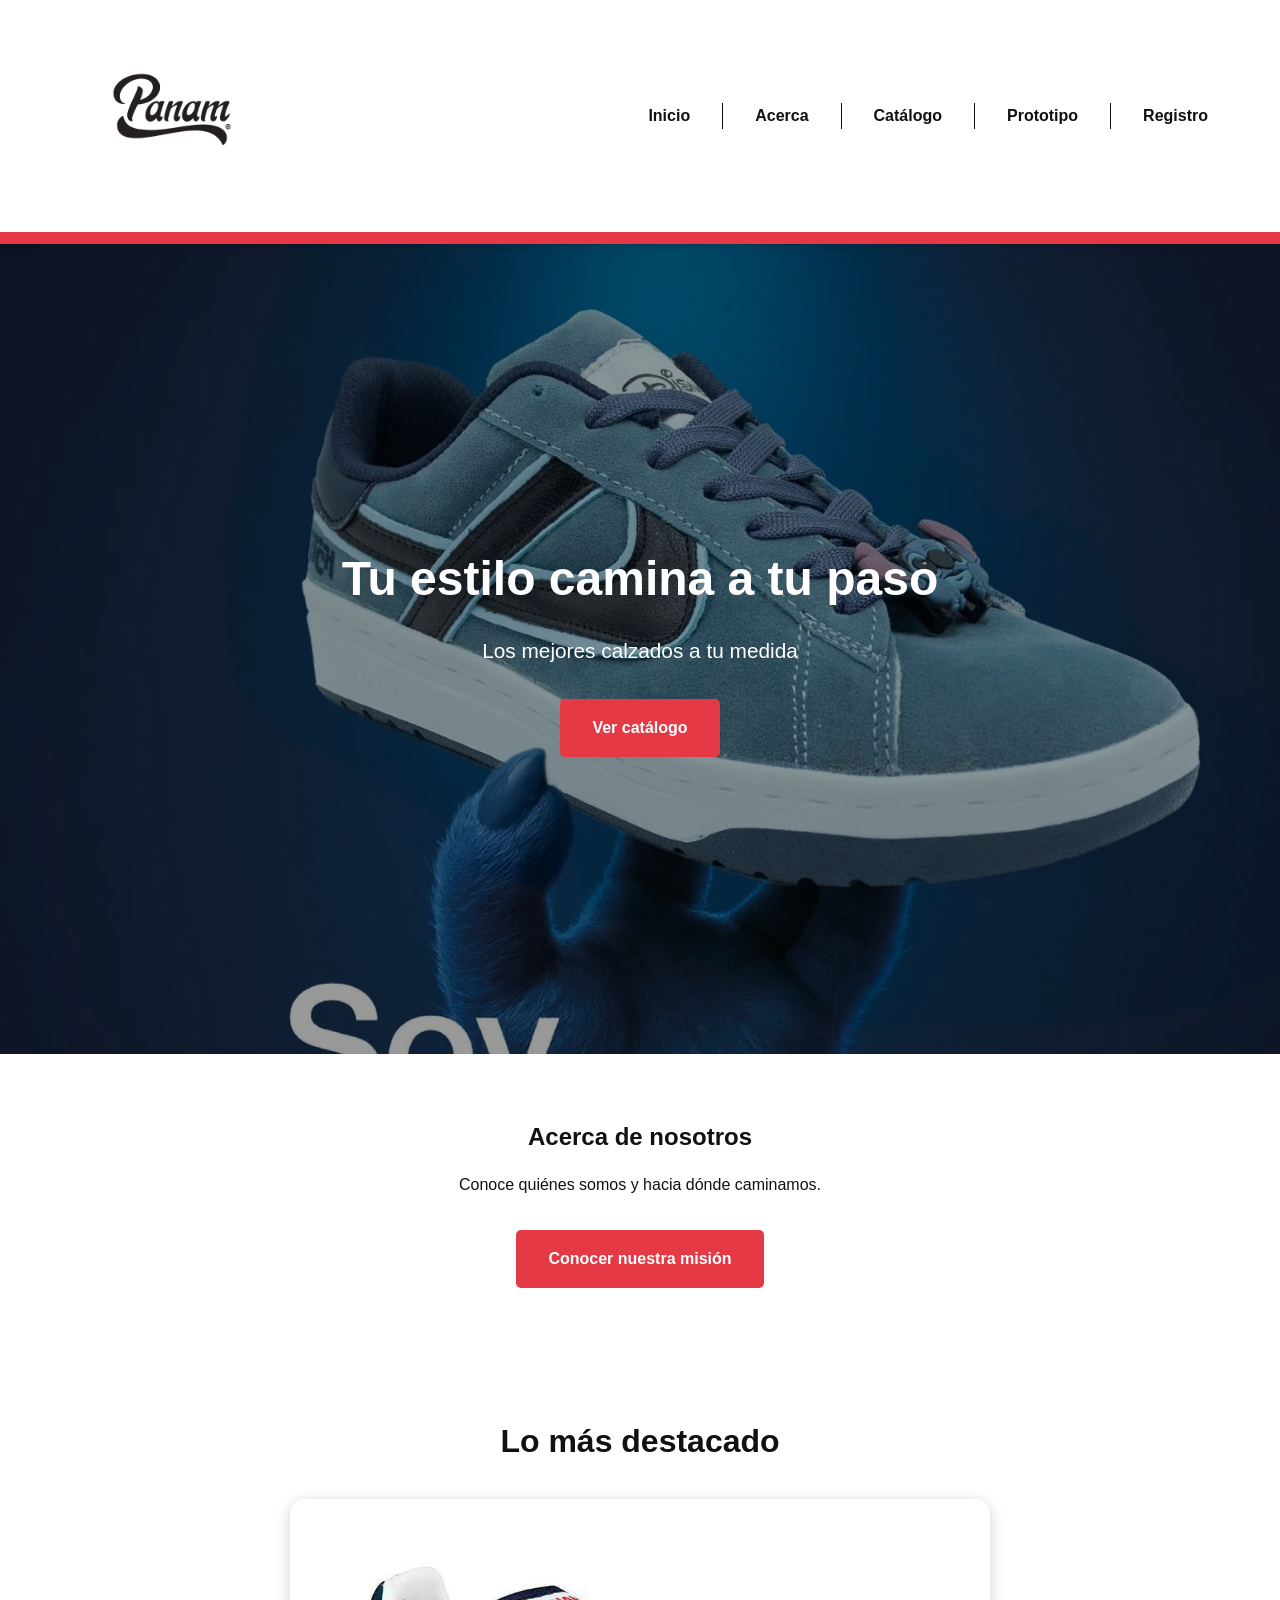
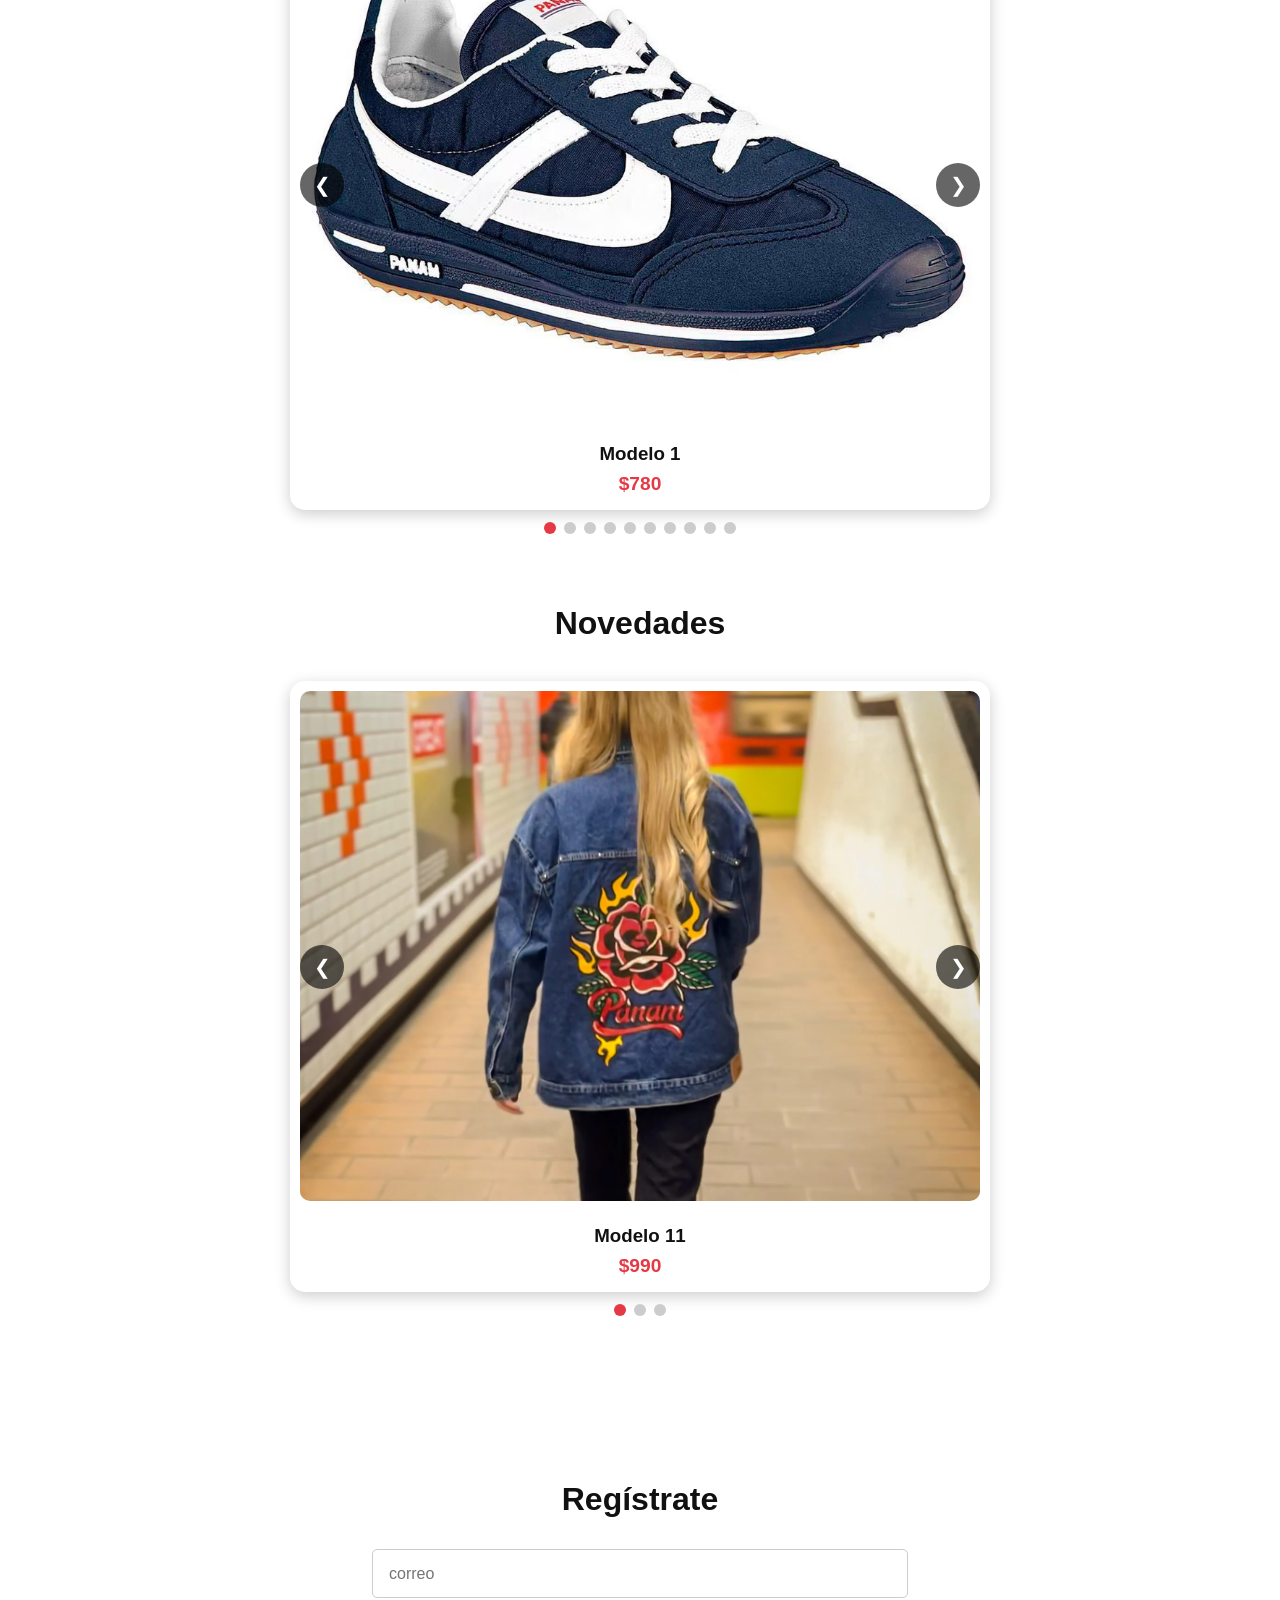
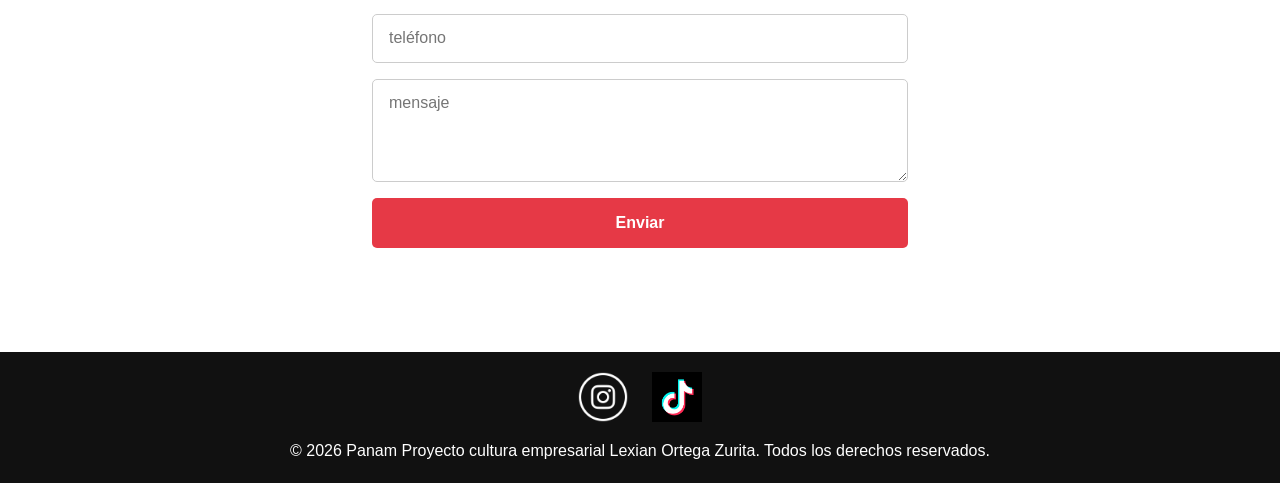
==== index.html @ 983f7787 "Add files via upload" ====
<!DOCTYPE html>
<html lang="es">
<head>
    <meta charset="UTF-8">
    <meta name="viewport" content="width=device-width, initial-scale=1.0">
    <title>Panam | Calzado</title>
    <link rel="stylesheet" href="styles.css">
    <style>
        .catalogo-card a.card-link {
            color: inherit;
            text-decoration: none;
            display: block;
        }
    </style>
</head>
<body>
    <header>
        <nav>
            <a href="index.html" class="logo">
                <img src="logo1.png" alt="Logo Panam">
            </a>
            <ul class="nav-links">
                <li><a href="index.html">Inicio</a></li>
                <li><a href="acerca.html">Acerca</a></li>
                <li><a href="catalogo.html" target="_blank" rel="noopener">Catálogo</a></li>
                <li><a href="color.html" target="_blank" rel="noopener">Prototipo</a></li>
                <li><a href="#registro">Registro</a></li>
            </ul>
        </nav>
    </header>

    <main>
        <section id="hero">
            <h1>Tu estilo camina a tu paso</h1>
            <p>Los mejores calzados a tu medida</p>
            <a href="catalogo.html" target="_blank" rel="noopener" class="cta-button">Ver catálogo</a>
        </section>

        <section id="acerca">
            <h2>Acerca de nosotros</h2>
            <p>Conoce quiénes somos y hacia dónde caminamos.</p>
            <a href="acerca.html" class="cta-button">Conocer nuestra misión</a>
        </section>

        <section id="catalogo">
            <h2>Lo más destacado</h2>

            <div class="carousel">
                <button class="carousel-btn prev" aria-label="Anterior">&#10094;</button>

                <div class="carousel-viewport">
                    <div class="carousel-track">
                        <div class="carousel-slide catalogo-card">
                            <a class="card-link" href="catalogo.html#modelo-1" target="_blank" rel="noopener">
                                <img src="tenis1.avif" alt="Tenis modelo 1">
                                <h3>Modelo 1</h3>
                                <p class="precio">$780</p>
                            </a>
                        </div>
                        <div class="carousel-slide catalogo-card">
                            <a class="card-link" href="catalogo.html#modelo-2" target="_blank" rel="noopener">
                                <img src="tenis2.webp" alt="Tenis modelo 2">
                                <h3>Modelo 2</h3>
                                <p class="precio">$800</p>
                            </a>
                        </div>
                        <div class="carousel-slide catalogo-card">
                            <a class="card-link" href="catalogo.html#modelo-6" target="_blank" rel="noopener">
                                <img src="tenis6.jpg" alt="Tenis modelo 6">
                                <h3>Modelo 6</h3>
                                <p class="precio">$1200</p>
                            </a>
                        </div>
                        <div class="carousel-slide catalogo-card">
                            <a class="card-link" href="catalogo.html#modelo-3" target="_blank" rel="noopener">
                                <img src="tenis3.jpg" alt="Tenis modelo 3">
                                <h3>Modelo 3</h3>
                                <p class="precio">$900</p>
                            </a>
                        </div>
                        <div class="carousel-slide catalogo-card">
                            <a class="card-link" href="catalogo.html#modelo-5" target="_blank" rel="noopener">
                                <img src="tenis5.avif" alt="Tenis modelo 5">
                                <h3>Modelo 5</h3>
                                <p class="precio">$880</p>
                            </a>
                        </div>
                        <div class="carousel-slide catalogo-card">
                            <a class="card-link" href="catalogo.html#modelo-4" target="_blank" rel="noopener">
                                <img src="tenis4.webp" alt="Tenis modelo 4">
                                <h3>Modelo 4</h3>
                                <p class="precio">$1380</p>
                            </a>
                        </div>
                        <div class="carousel-slide catalogo-card">
                            <a class="card-link" href="catalogo.html#modelo-10" target="_blank" rel="noopener">
                                <img src="tenis10.webp" alt="Tenis modelo 10">
                                <h3>Modelo 10</h3>
                                <p class="precio">$1070</p>
                            </a>
                        </div>
                        <div class="carousel-slide catalogo-card">
                            <a class="card-link" href="catalogo.html#modelo-7" target="_blank" rel="noopener">
                                <img src="tenis7.webp" alt="Tenis modelo 7">
                                <h3>Modelo 7</h3>
                                <p class="precio">$1080</p>
                            </a>
                        </div>
                        <div class="carousel-slide catalogo-card">
                            <a class="card-link" href="catalogo.html#modelo-8" target="_blank" rel="noopener">
                                <img src="tenis8.webp" alt="Tenis modelo 8">
                                <h3>Modelo 8</h3>
                                <p class="precio">$1080</p>
                            </a>
                        </div>
                        <div class="carousel-slide catalogo-card">
                            <a class="card-link" href="catalogo.html#modelo-9" target="_blank" rel="noopener">
                                <img src="tenis9.webp" alt="Tenis modelo 9">
                                <h3>Modelo 9</h3>
                                <p class="precio">$1452</p>
                            </a>
                        </div>
                    </div>
                </div>

                <button class="carousel-btn next" aria-label="Siguiente">&#10095;</button>

                <div class="carousel-dots"></div>
            </div>

            <h2 style="margin-top: 4rem;">Novedades</h2>

            <div class="carousel">
                <button class="carousel-btn prev" aria-label="Anterior">&#10094;</button>

                <div class="carousel-viewport">
                    <div class="carousel-track">
                        <div class="carousel-slide catalogo-card">
                            <a class="card-link" href="catalogo.html#modelo-11" target="_blank" rel="noopener">
                                <img src="ropa3.webp" alt="Modelo 11">
                                <h3>Modelo 11</h3>
                                <p class="precio">$990</p>
                            </a>
                        </div>
                        <div class="carousel-slide catalogo-card">
                            <a class="card-link" href="catalogo.html#modelo-12" target="_blank" rel="noopener">
                                <img src="ropa5.webp" alt="Modelo 12">
                                <h3>Modelo 12</h3>
                                <p class="precio">$1100</p>
                            </a>
                        </div>
                        <div class="carousel-slide catalogo-card">
                            <a class="card-link" href="catalogo.html#modelo-13" target="_blank" rel="noopener">
                                <img src="ropa6.jpg" alt="Modelo 13">
                                <h3>Modelo 13</h3>
                                <p class="precio">$1250</p>
                            </a>
                        </div>
                    </div>
                </div>

                <button class="carousel-btn next" aria-label="Siguiente">&#10095;</button>

                <div class="carousel-dots"></div>
            </div>
        </section>

        <section id="registro">
            <h2>Regístrate</h2>
            <form class="form-registro">
                <input type="email" name="correo" placeholder="correo" required>
                <input type="tel" name="contacto" placeholder="teléfono" required>
                <textarea name="mensaje" placeholder="mensaje" rows="4" required></textarea>
                <button type="submit" class="cta-button">Enviar</button>
            </form>
        </section>
    </main>

    <footer>
        <div class="redes">
            <a href="https://www.instagram.com/panamoficial/" target="_blank" rel="noopener">
                <img src="ig2.png" alt="Instagram de Panam">
            </a>
            <a href="https://www.tiktok.com/@tenispanam" target="_blank" rel="noopener">
                <img src="tiktok.avif" alt="TikTok de Panam">
            </a>
        </div>
        <p>&copy; 2026 Panam Proyecto cultura empresarial Lexian Ortega Zurita. Todos los derechos reservados.</p>
    </footer>

<script>
function initCarousel(carousel) {
    var track = carousel.querySelector('.carousel-track');
    var slides = carousel.querySelectorAll('.carousel-slide');
    var btnPrev = carousel.querySelector('.carousel-btn.prev');
    var btnNext = carousel.querySelector('.carousel-btn.next');
    var dotsContainer = carousel.querySelector('.carousel-dots');

    var index = 0;
    var autoplay;

    slides.forEach(function (_, i) {
        var dot = document.createElement('button');
        dot.classList.add('dot');
        dot.setAttribute('aria-label', 'Ir a la imagen ' + (i + 1));
        dot.addEventListener('click', function () {
            index = i;
            updateCarousel();
        });
        dotsContainer.appendChild(dot);
    });

    var dots = dotsContainer.querySelectorAll('.dot');

    function updateCarousel() {
        track.style.transform = 'translateX(-' + index * 100 + '%)';
        dots.forEach(function (dot, i) {
            dot.classList.toggle('active', i === index);
        });
    }

    function nextSlide() {
        index = (index + 1) % slides.length;
        updateCarousel();
    }

    function prevSlide() {
        index = (index - 1 + slides.length) % slides.length;
        updateCarousel();
    }

    btnNext.addEventListener('click', nextSlide);
    btnPrev.addEventListener('click', prevSlide);

    function startAutoplay() { autoplay = setInterval(nextSlide, 2000); }
    function stopAutoplay() { clearInterval(autoplay); }

    carousel.addEventListener('mouseenter', stopAutoplay);
    carousel.addEventListener('mouseleave', startAutoplay);

    updateCarousel();
    startAutoplay();
}

document.querySelectorAll('.carousel').forEach(initCarousel);
</script>
</body>
</html>
---- styles.css ----
:root {
    --color-principal: #111;
    --color-acento: #e63946;
    --color-fondo: #fff;
    --color-gris: #f4f4f4;
}

* {
    margin: 0;
    padding: 0;
    box-sizing: border-box;
    font-family: 'Arial', sans-serif;
}

html {
    scroll-behavior: smooth;
}

body {
    line-height: 1.6;
    color: var(--color-principal);
    background: var(--color-fondo);
}

header {
    position: sticky;
    top: 0;
    z-index: 100;
    background: var(--color-fondo);
    box-shadow: 0 2px 5px rgba(0, 0, 0, 0.15);
}

nav {
    display: flex;
    justify-content: space-between;
    align-items: center;
    padding: 1rem 2rem;
    max-width: 1200px;
    margin: 0 auto;
}

/* Logo con imagen */
.logo {
    display: flex;
    align-items: center;
    gap: 10px;
    font-size: 1.8rem;
    font-weight: bold;
    letter-spacing: 2px;
    text-decoration: none;
    color: var(--color-principal);
}

.logo img {
    height: 200px;
    width: auto;
}

.nav-links {
    display: flex;
    list-style: none;
    gap: 2rem;
}

.nav-links a {
    text-decoration: none;
    color: var(--color-principal);
    font-weight: bold;
    transition: color 0.3s;
}

.nav-links a:hover {
    color: var(--color-acento);
}

/* hero */
#hero {
    min-height: 90vh;
    background: linear-gradient(rgba(0, 0, 0, 0.4), rgba(0, 0, 0, 0.4)),
                url('tenis-stictch.webp');
    background-size: cover;
    background-position: center 30%;
    background-repeat: no-repeat;
    display: flex;
    flex-direction: column;
    justify-content: center;
    align-items: center;
    text-align: center;
    color: #fff;
    padding: 0 1rem;
}

#hero h1 {
    font-size: 3rem;
    margin-bottom: 1rem;
}

#hero p {
    font-size: 1.3rem;
}

.cta-button {
    display: inline-block;
    background-color: var(--color-acento);
    color: #fff;
    text-decoration: none;
    font-weight: bold;
    padding: 1rem 2rem;
    border-radius: 5px;
    margin-top: 2rem;
    transition: background-color 0.2s, transform 0.2s;
}

.cta-button:hover {
    background-color: #fff;
    color: var(--color-acento);
    transform: translateY(-3px);
}

/*Acerca pag principal */
#acerca {
    padding: 4rem 2rem;
    max-width: 800px;
    margin: 0 auto;
    text-align: center;
}

#acerca h2 {
    margin-bottom: 1rem;
}

/* acerca pagina */
#mision {
    max-width: 800px;
    margin: 0 auto;
    padding: 4rem 2rem;
}

#mision h1 {
    margin-bottom: 1.5rem;
}

#mision h2 {
    margin-top: 2.5rem;
    margin-bottom: 0.8rem;
}

#mision p {
    line-height: 1.8;
    margin-bottom: 1.2rem;
}

#mision ul {
    line-height: 1.8;
    padding-left: 1.5rem;
    margin-bottom: 1.2rem;
}

#mision li {
    margin-bottom: 0.6rem;
}

.imagen-mision {
    display: block;
    width: 100%;
    max-width: 600px;
    height: auto;
    margin: 2rem auto;
    border-radius: 10px;
}

/* ===== Catálogo ===== */
#catalogo {
    padding: 4rem 2rem;
    max-width: 1200px;
    margin: 0 auto;
}

#catalogo h2 {
    text-align: center;
    margin-bottom: 2rem;
    font-size: 2rem;
}

.catalogo-grid {
    display: grid;
    grid-template-columns: repeat(auto-fit, minmax(300px, 1fr));
    gap: 2rem;
}

.catalogo-card h3 {
    margin-top: 0.8rem;
}

.precio {
    color: var(--color-acento);
    font-weight: bold;
    font-size: 1.2rem;
}

/* ===== Carrusel ===== */
.carousel {
    position: relative;
    max-width: 700px;
    margin: 30px auto;
}

.carousel-viewport {
    overflow: hidden;
    border-radius: 15px;
    box-shadow: 0 4px 15px rgba(0, 0, 0, 0.2);
}

.carousel-track {
    display: flex;
    transition: transform 0.5s ease;
}

.carousel-slide {
    flex: 0 0 100%;
    text-align: center;
    padding: 10px;
}

.carousel-slide img {
    width: 100%;
    height: 510px;
    object-fit: cover;
    border-radius: 10px;
}

.carousel-btn {
    position: absolute;
    top: 45%;
    transform: translateY(-50%);
    z-index: 2;
    width: 44px;
    height: 44px;
    border: none;
    border-radius: 60%;
    background: rgba(0, 0, 0, 0.6);
    color: #fff;
    font-size: 20px;
    cursor: pointer;
}

.carousel-btn:hover {
    background: rgba(0, 0, 0, 0.85);
}

.carousel-btn.prev { left: 10px; }
.carousel-btn.next { right: 10px; }

.carousel-dots {
    display: flex;
    flex-wrap: wrap;
    justify-content: center;
    gap: 8px;
    margin-top: 12px;
}

.dot {
    width: 12px;
    height: 12px;
    border: none;
    border-radius: 50%;
    background: #ccc;
    cursor: pointer;
    padding: 0;
}

.dot.active {
    background: var(--color-acento);
}

/* ===== Registro ===== */
#registro {
    padding: 4rem 2rem;
    max-width: 600px;
    margin: 0 auto;
    text-align: center;
}

#registro h2 {
    margin-bottom: 1.5rem;
    font-size: 2rem;
}

.form-registro {
    display: flex;
    flex-direction: column;
    gap: 1rem;
}

.form-registro input,
.form-registro textarea {
    width: 100%;
    padding: 0.9rem 1rem;
    border: 1px solid #ccc;
    border-radius: 5px;
    font-size: 1rem;
}

.form-registro input:focus,
.form-registro textarea:focus {
    outline: none;
    border-color: var(--color-acento);
}

.form-registro .cta-button {
    border: none;
    cursor: pointer;
    font-size: 1rem;
    margin-top: 0;
}

/* ===== Footer ===== */
footer {
    background: var(--color-principal);
    color: #fff;
    text-align: center;
    padding: 20px;
    margin-top: 40px;
}


@media (max-width: 600px) {
    nav {
        flex-direction: column;
        gap: 0.8rem;
    }

    #hero h1 {
        font-size: 2rem;
    }

    .carousel-slide img {
        height: 280px;
    }
}
header {
    border-bottom: 12px solid var(--color-acento);
}
.nav-links li + li {
    border-left: 1px solid #0f0f0f;
    padding-left: 2rem;
}
.redes {
    display: flex;
    justify-content: center;
    gap: 1.5rem;
    margin-bottom: 1rem;
}

.redes a {
    color: #fff;
    text-decoration: none;
    font-weight: bold;
    font-size: 0.01rem;
}

.redes a:hover {
    color: var(--color-acento);
}
footer img {
    width: 50px !important;
    height: 50px !important;
    max-width: 50px;
    object-fit: contain;
}
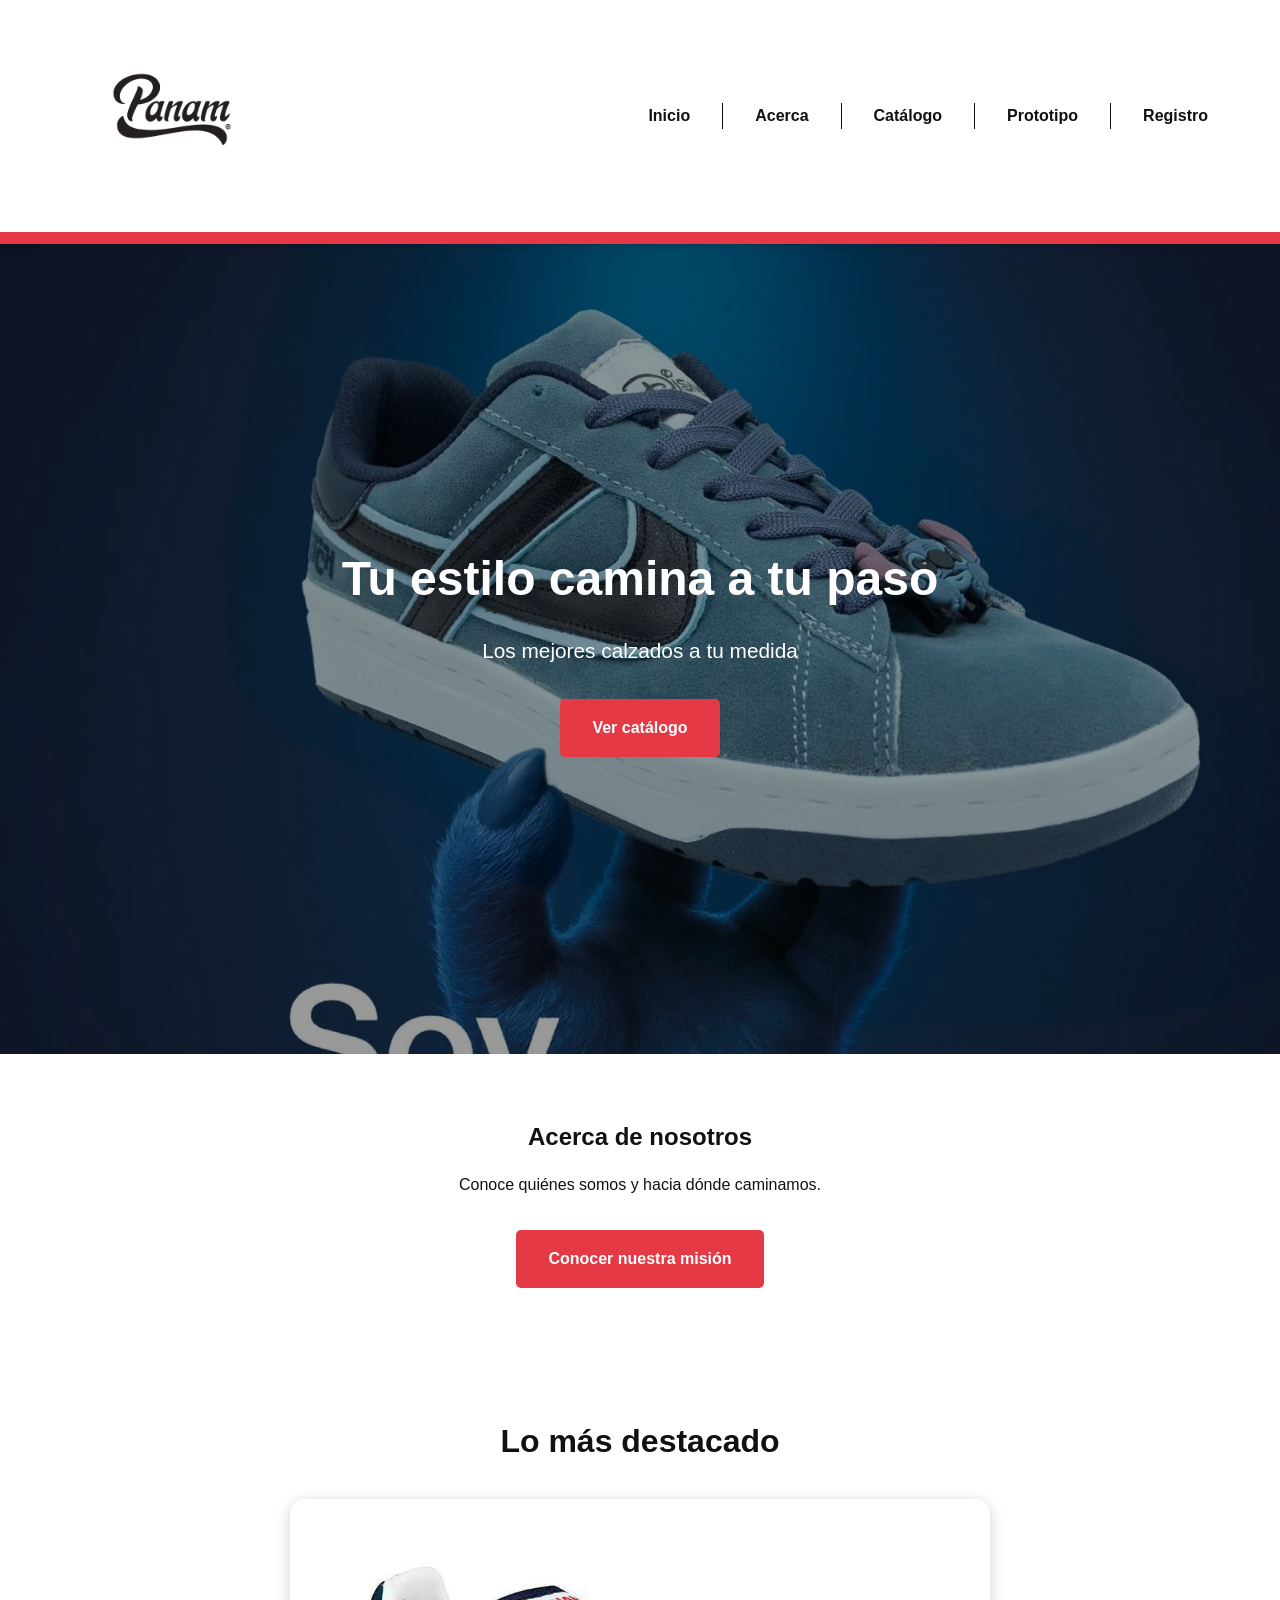
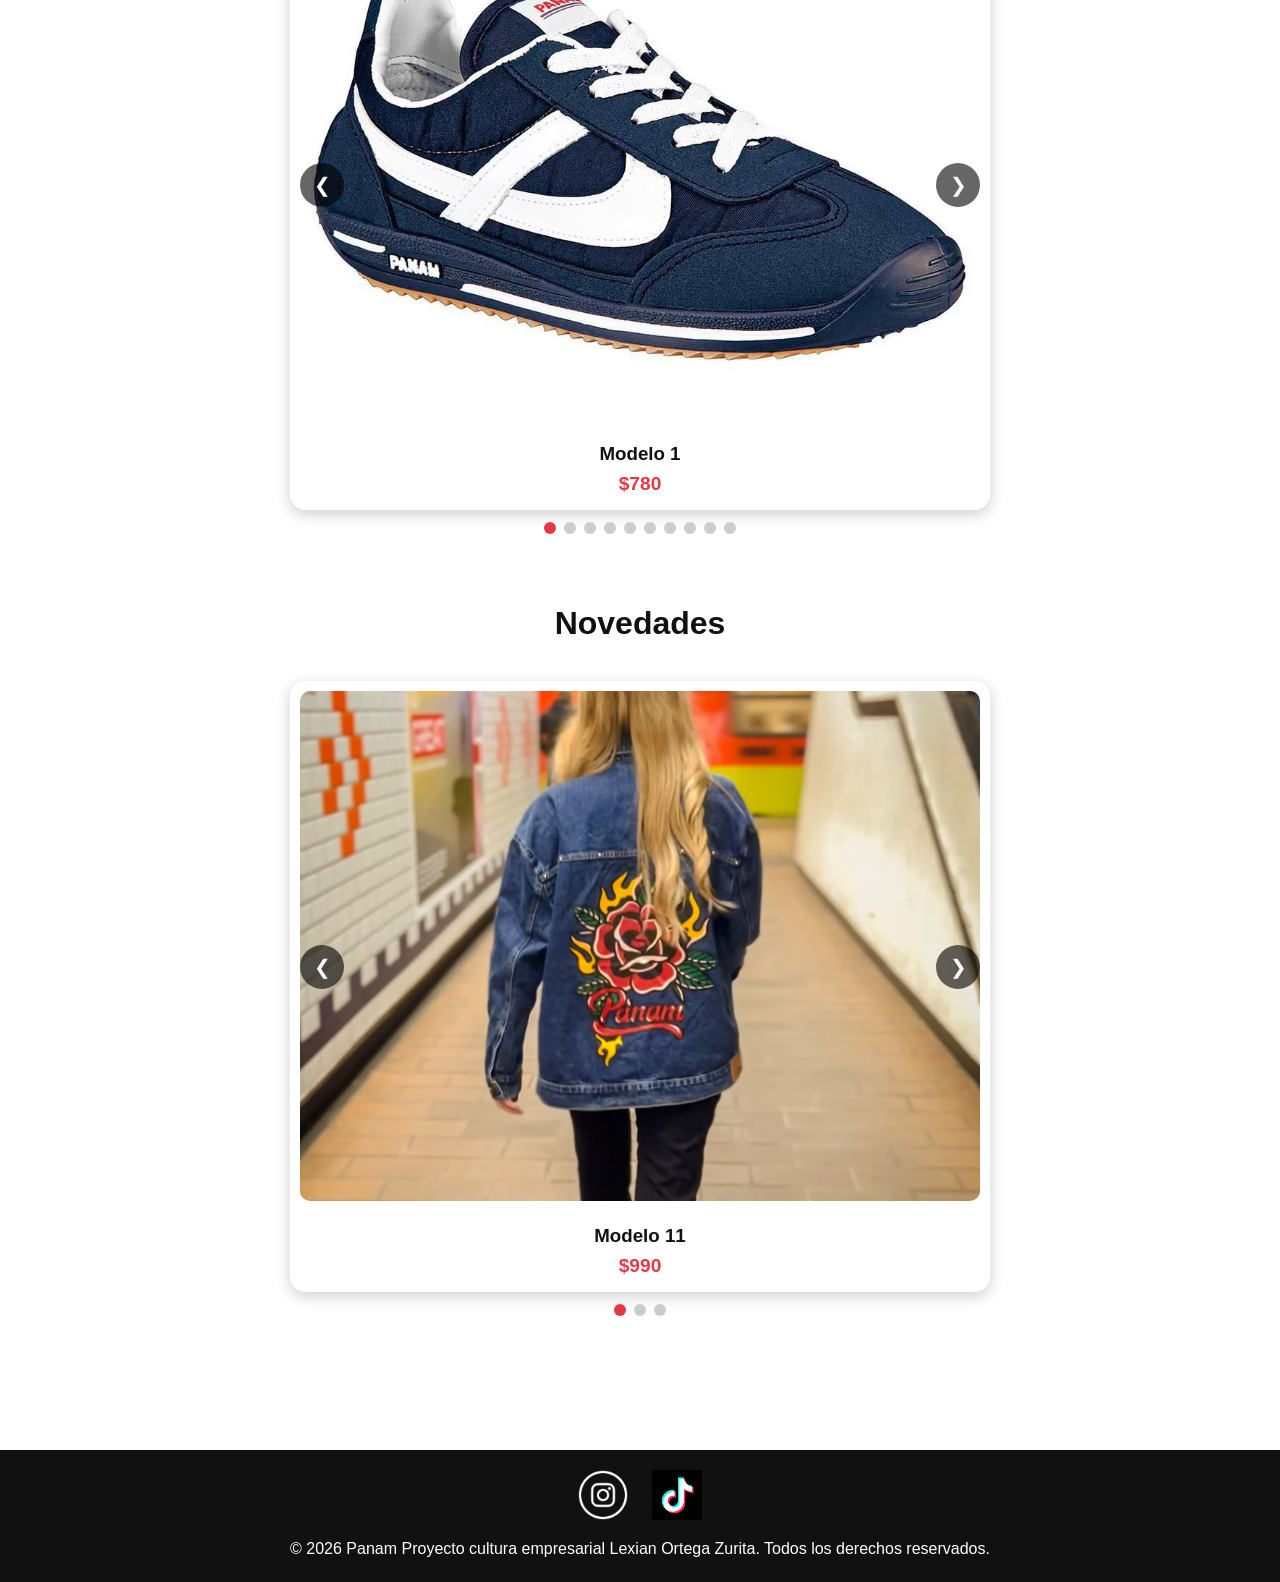
==== commit 9eeae9d5: "Add files via upload" ====
--- a/index.html
+++ b/index.html
@@ -6,6 +6,7 @@
     <title>Panam | Calzado</title>
     <link rel="stylesheet" href="styles.css">
     <style>
+        /* Enlaces de las tarjetas: se ven igual que antes, pero son clicables */
         .catalogo-card a.card-link {
             color: inherit;
             text-decoration: none;
@@ -22,9 +23,9 @@
             <ul class="nav-links">
                 <li><a href="index.html">Inicio</a></li>
                 <li><a href="acerca.html">Acerca</a></li>
-                <li><a href="catalogo.html" target="_blank" rel="noopener">Catálogo</a></li>
+                <li><a href="https://panam.com.mx/collections/lo-mas-nuevo" target="_blank" rel="noopener">Catálogo</a></li>
                 <li><a href="color.html" target="_blank" rel="noopener">Prototipo</a></li>
-                <li><a href="#registro">Registro</a></li>
+                <li><a href="dt.html">Registro</a></li>
             </ul>
         </nav>
     </header>
@@ -33,7 +34,7 @@
         <section id="hero">
             <h1>Tu estilo camina a tu paso</h1>
             <p>Los mejores calzados a tu medida</p>
-            <a href="catalogo.html" target="_blank" rel="noopener" class="cta-button">Ver catálogo</a>
+            <a href="https://panam.com.mx/collections/lo-mas-nuevo" target="_blank" rel="noopener" class="cta-button">Ver catálogo</a>
         </section>
 
         <section id="acerca">
@@ -51,70 +52,70 @@
                 <div class="carousel-viewport">
                     <div class="carousel-track">
                         <div class="carousel-slide catalogo-card">
-                            <a class="card-link" href="catalogo.html#modelo-1" target="_blank" rel="noopener">
+                            <a class="card-link" href="https://panam.com.mx/collections/lo-mas-nuevo" target="_blank" rel="noopener">
                                 <img src="tenis1.avif" alt="Tenis modelo 1">
                                 <h3>Modelo 1</h3>
                                 <p class="precio">$780</p>
                             </a>
                         </div>
                         <div class="carousel-slide catalogo-card">
-                            <a class="card-link" href="catalogo.html#modelo-2" target="_blank" rel="noopener">
+                            <a class="card-link" href="https://panam.com.mx/collections/lo-mas-nuevo" target="_blank" rel="noopener">
                                 <img src="tenis2.webp" alt="Tenis modelo 2">
                                 <h3>Modelo 2</h3>
                                 <p class="precio">$800</p>
                             </a>
                         </div>
                         <div class="carousel-slide catalogo-card">
-                            <a class="card-link" href="catalogo.html#modelo-6" target="_blank" rel="noopener">
+                            <a class="card-link" href="https://panam.com.mx/collections/lo-mas-nuevo" target="_blank" rel="noopener">
                                 <img src="tenis6.jpg" alt="Tenis modelo 6">
                                 <h3>Modelo 6</h3>
                                 <p class="precio">$1200</p>
                             </a>
                         </div>
                         <div class="carousel-slide catalogo-card">
-                            <a class="card-link" href="catalogo.html#modelo-3" target="_blank" rel="noopener">
+                            <a class="card-link" href="https://panam.com.mx/collections/lo-mas-nuevo" target="_blank" rel="noopener">
                                 <img src="tenis3.jpg" alt="Tenis modelo 3">
                                 <h3>Modelo 3</h3>
                                 <p class="precio">$900</p>
                             </a>
                         </div>
                         <div class="carousel-slide catalogo-card">
-                            <a class="card-link" href="catalogo.html#modelo-5" target="_blank" rel="noopener">
+                            <a class="card-link" href="https://panam.com.mx/collections/lo-mas-nuevo" target="_blank" rel="noopener">
                                 <img src="tenis5.avif" alt="Tenis modelo 5">
                                 <h3>Modelo 5</h3>
                                 <p class="precio">$880</p>
                             </a>
                         </div>
                         <div class="carousel-slide catalogo-card">
-                            <a class="card-link" href="catalogo.html#modelo-4" target="_blank" rel="noopener">
+                            <a class="card-link" href="https://panam.com.mx/collections/lo-mas-nuevo" target="_blank" rel="noopener">
                                 <img src="tenis4.webp" alt="Tenis modelo 4">
                                 <h3>Modelo 4</h3>
                                 <p class="precio">$1380</p>
                             </a>
                         </div>
                         <div class="carousel-slide catalogo-card">
-                            <a class="card-link" href="catalogo.html#modelo-10" target="_blank" rel="noopener">
+                            <a class="card-link" href="https://panam.com.mx/collections/lo-mas-nuevo" target="_blank" rel="noopener">
                                 <img src="tenis10.webp" alt="Tenis modelo 10">
                                 <h3>Modelo 10</h3>
                                 <p class="precio">$1070</p>
                             </a>
                         </div>
                         <div class="carousel-slide catalogo-card">
-                            <a class="card-link" href="catalogo.html#modelo-7" target="_blank" rel="noopener">
+                            <a class="card-link" href="https://panam.com.mx/collections/lo-mas-nuevo" target="_blank" rel="noopener">
                                 <img src="tenis7.webp" alt="Tenis modelo 7">
                                 <h3>Modelo 7</h3>
                                 <p class="precio">$1080</p>
                             </a>
                         </div>
                         <div class="carousel-slide catalogo-card">
-                            <a class="card-link" href="catalogo.html#modelo-8" target="_blank" rel="noopener">
+                            <a class="card-link" href="https://panam.com.mx/collections/lo-mas-nuevo" target="_blank" rel="noopener">
                                 <img src="tenis8.webp" alt="Tenis modelo 8">
                                 <h3>Modelo 8</h3>
                                 <p class="precio">$1080</p>
                             </a>
                         </div>
                         <div class="carousel-slide catalogo-card">
-                            <a class="card-link" href="catalogo.html#modelo-9" target="_blank" rel="noopener">
+                            <a class="card-link" href="https://panam.com.mx/collections/lo-mas-nuevo" target="_blank" rel="noopener">
                                 <img src="tenis9.webp" alt="Tenis modelo 9">
                                 <h3>Modelo 9</h3>
                                 <p class="precio">$1452</p>
@@ -136,21 +137,21 @@
                 <div class="carousel-viewport">
                     <div class="carousel-track">
                         <div class="carousel-slide catalogo-card">
-                            <a class="card-link" href="catalogo.html#modelo-11" target="_blank" rel="noopener">
+                            <a class="card-link" href="https://panam.com.mx/collections/lo-mas-nuevo" target="_blank" rel="noopener">
                                 <img src="ropa3.webp" alt="Modelo 11">
                                 <h3>Modelo 11</h3>
                                 <p class="precio">$990</p>
                             </a>
                         </div>
                         <div class="carousel-slide catalogo-card">
-                            <a class="card-link" href="catalogo.html#modelo-12" target="_blank" rel="noopener">
+                            <a class="card-link" href="https://panam.com.mx/collections/lo-mas-nuevo" target="_blank" rel="noopener">
                                 <img src="ropa5.webp" alt="Modelo 12">
                                 <h3>Modelo 12</h3>
                                 <p class="precio">$1100</p>
                             </a>
                         </div>
                         <div class="carousel-slide catalogo-card">
-                            <a class="card-link" href="catalogo.html#modelo-13" target="_blank" rel="noopener">
+                            <a class="card-link" href="https://panam.com.mx/collections/lo-mas-nuevo" target="_blank" rel="noopener">
                                 <img src="ropa6.jpg" alt="Modelo 13">
                                 <h3>Modelo 13</h3>
                                 <p class="precio">$1250</p>
@@ -163,16 +164,6 @@
 
                 <div class="carousel-dots"></div>
             </div>
-        </section>
-
-        <section id="registro">
-            <h2>Regístrate</h2>
-            <form class="form-registro">
-                <input type="email" name="correo" placeholder="correo" required>
-                <input type="tel" name="contacto" placeholder="teléfono" required>
-                <textarea name="mensaje" placeholder="mensaje" rows="4" required></textarea>
-                <button type="submit" class="cta-button">Enviar</button>
-            </form>
         </section>
     </main>
 
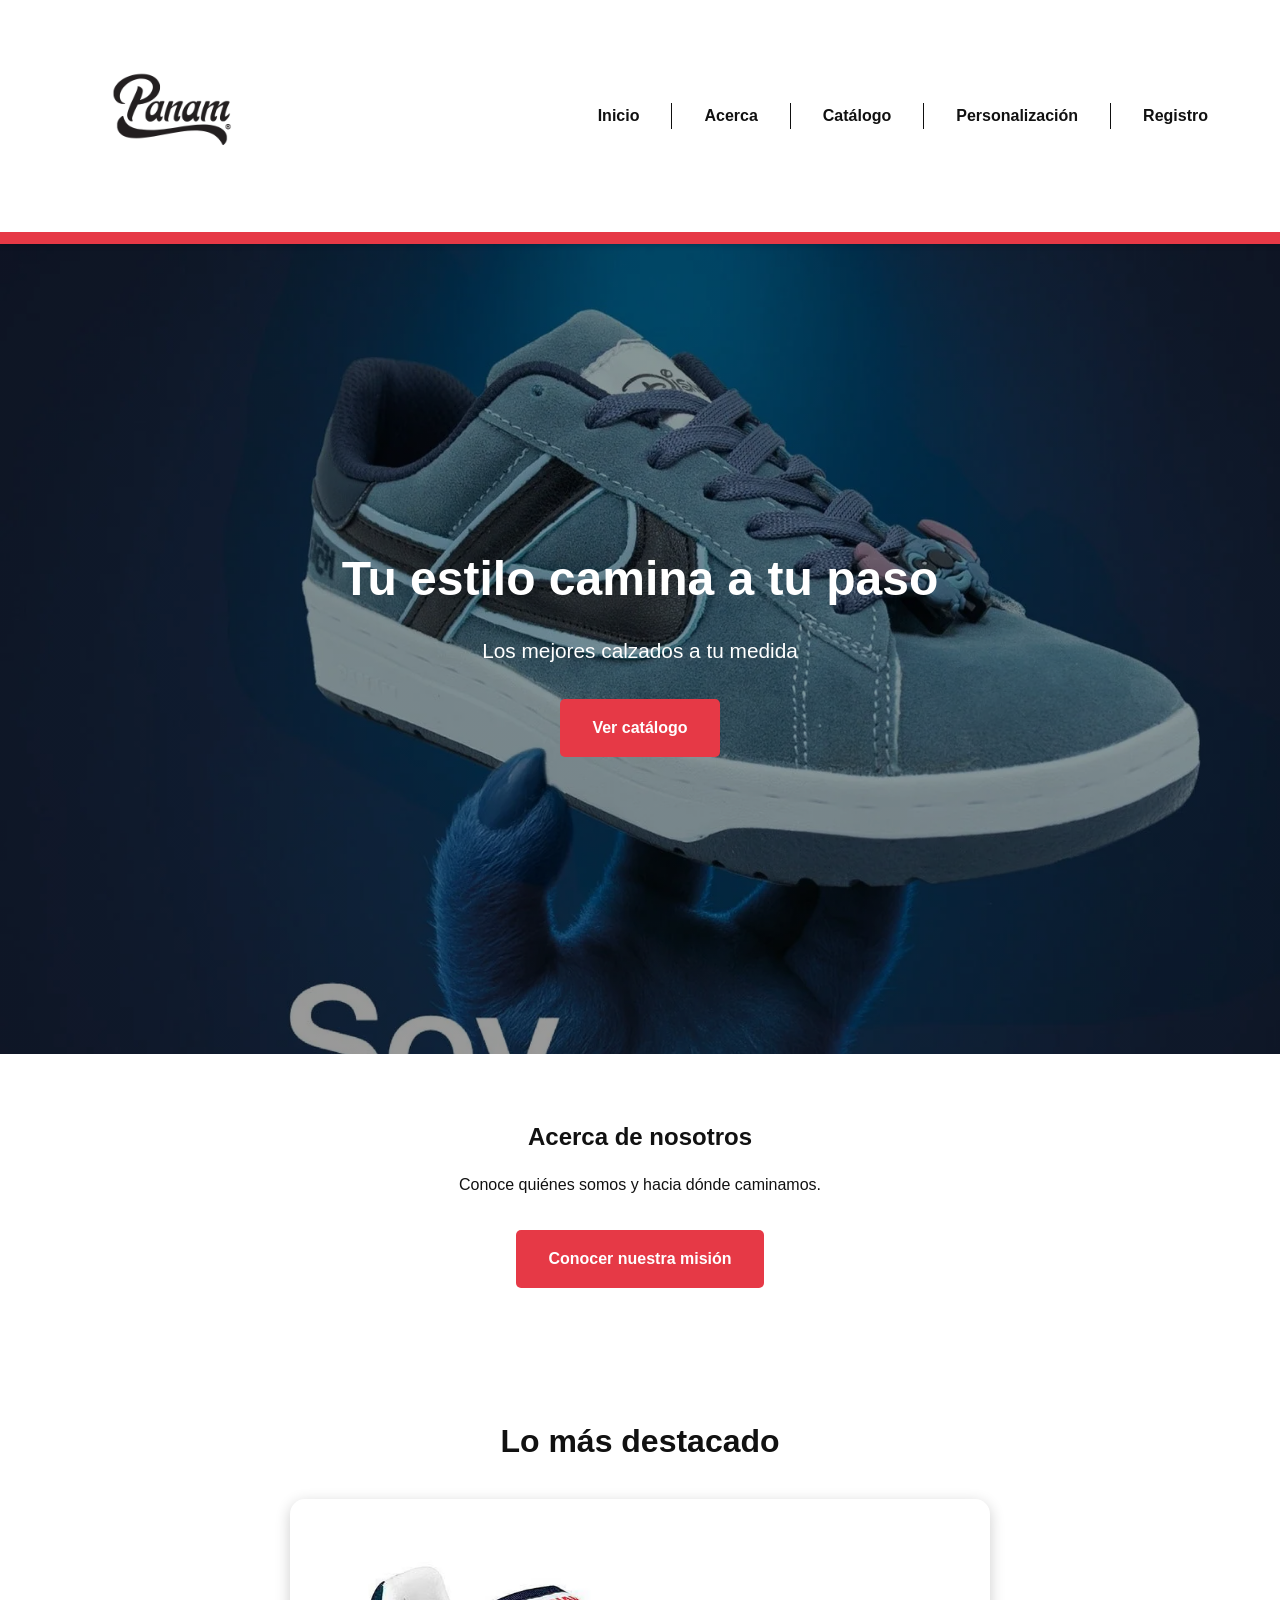
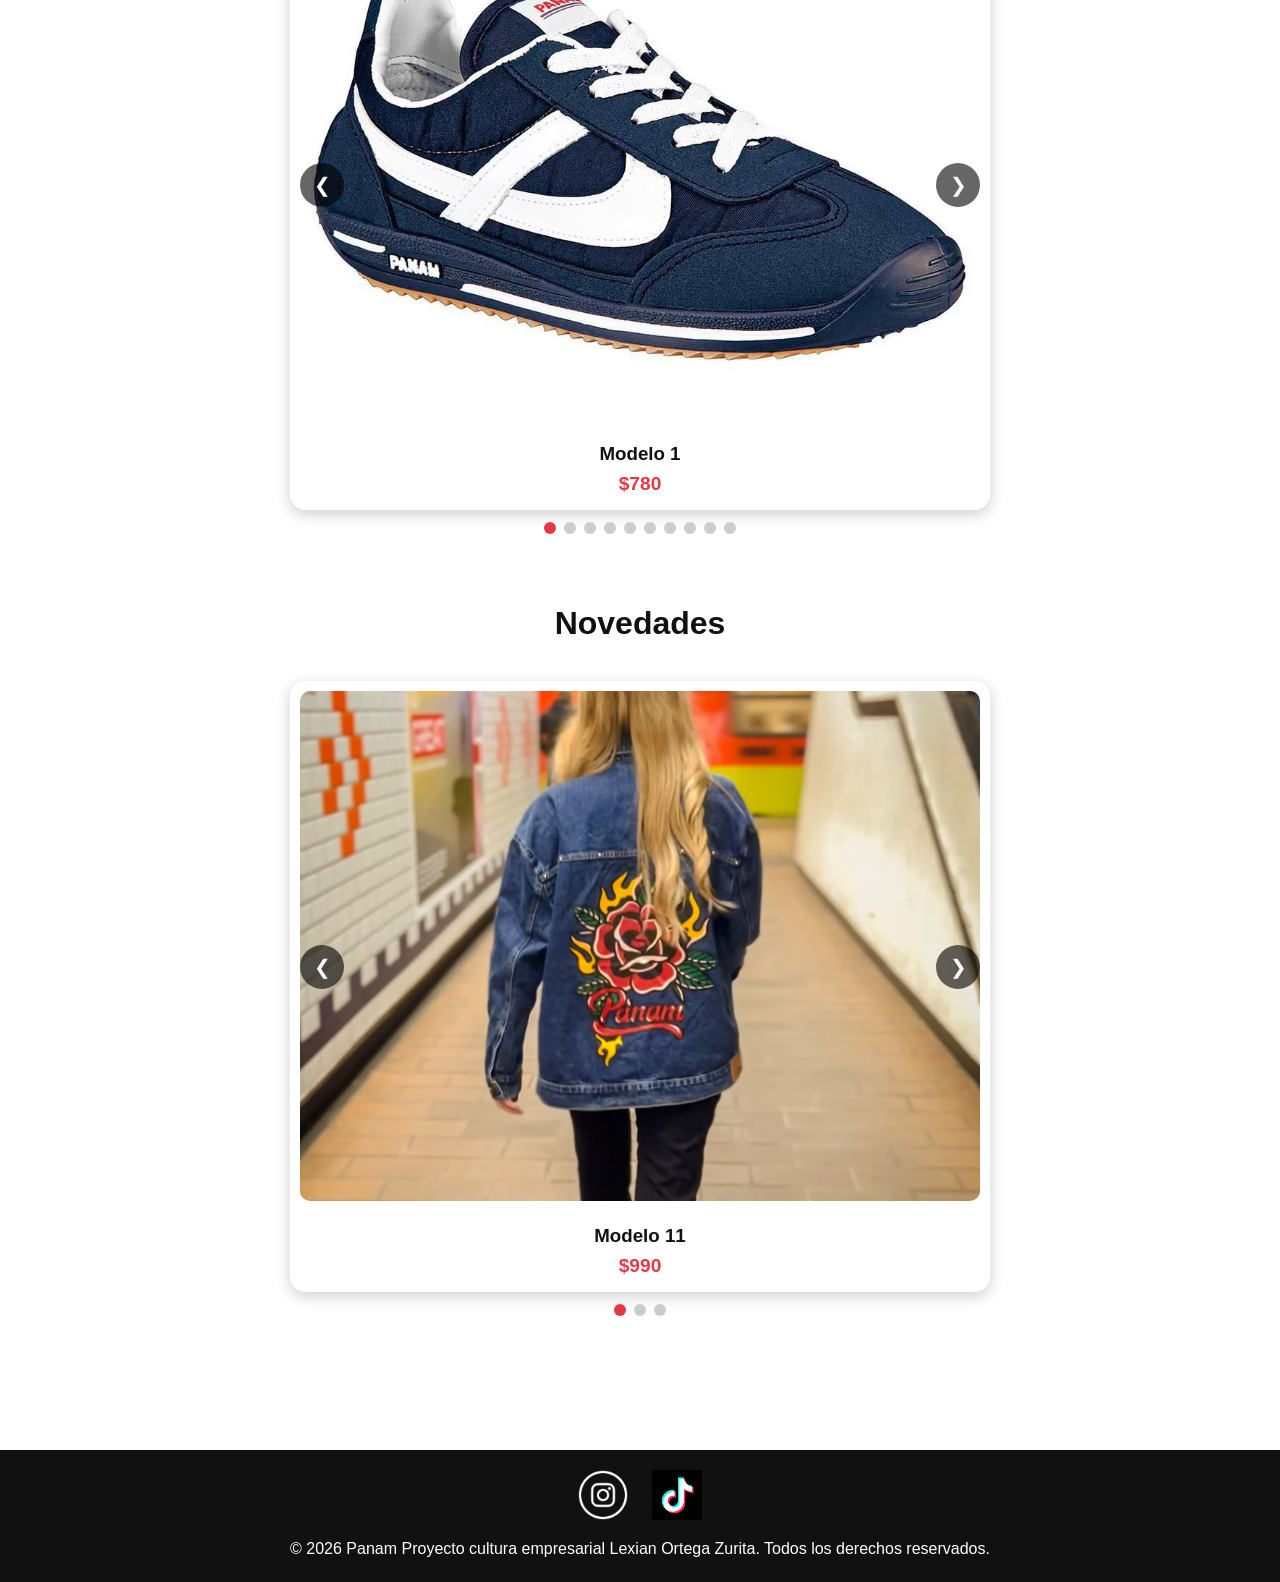
==== commit 9fc3e4c9: "Add files via upload" ====
--- a/index.html
+++ b/index.html
@@ -23,8 +23,8 @@
             <ul class="nav-links">
                 <li><a href="index.html">Inicio</a></li>
                 <li><a href="acerca.html">Acerca</a></li>
-                <li><a href="https://panam.com.mx/collections/lo-mas-nuevo" target="_blank" rel="noopener">Catálogo</a></li>
-                <li><a href="color.html" target="_blank" rel="noopener">Prototipo</a></li>
+                <li><a href="catalogo.html" target="_blank" rel="noopener">Catálogo</a></li>
+                <li><a href="color.html" target="_blank" rel="noopener">Personalización</a></li>
                 <li><a href="dt.html">Registro</a></li>
             </ul>
         </nav>
@@ -34,7 +34,7 @@
         <section id="hero">
             <h1>Tu estilo camina a tu paso</h1>
             <p>Los mejores calzados a tu medida</p>
-            <a href="https://panam.com.mx/collections/lo-mas-nuevo" target="_blank" rel="noopener" class="cta-button">Ver catálogo</a>
+            <a href="catalogo.html" target="_blank" rel="noopener" class="cta-button">Ver catálogo</a>
         </section>
 
         <section id="acerca">
@@ -52,70 +52,70 @@
                 <div class="carousel-viewport">
                     <div class="carousel-track">
                         <div class="carousel-slide catalogo-card">
-                            <a class="card-link" href="https://panam.com.mx/collections/lo-mas-nuevo" target="_blank" rel="noopener">
+                            <a class="card-link" href="catalogo.html" target="_blank" rel="noopener">
                                 <img src="tenis1.avif" alt="Tenis modelo 1">
                                 <h3>Modelo 1</h3>
                                 <p class="precio">$780</p>
                             </a>
                         </div>
                         <div class="carousel-slide catalogo-card">
-                            <a class="card-link" href="https://panam.com.mx/collections/lo-mas-nuevo" target="_blank" rel="noopener">
+                            <a class="card-link" href="catalogo.html" target="_blank" rel="noopener">
                                 <img src="tenis2.webp" alt="Tenis modelo 2">
                                 <h3>Modelo 2</h3>
                                 <p class="precio">$800</p>
                             </a>
                         </div>
                         <div class="carousel-slide catalogo-card">
-                            <a class="card-link" href="https://panam.com.mx/collections/lo-mas-nuevo" target="_blank" rel="noopener">
+                            <a class="card-link" href="catalogo.html" target="_blank" rel="noopener">
                                 <img src="tenis6.jpg" alt="Tenis modelo 6">
                                 <h3>Modelo 6</h3>
                                 <p class="precio">$1200</p>
                             </a>
                         </div>
                         <div class="carousel-slide catalogo-card">
-                            <a class="card-link" href="https://panam.com.mx/collections/lo-mas-nuevo" target="_blank" rel="noopener">
+                            <a class="card-link" href="catalogo.html" target="_blank" rel="noopener">
                                 <img src="tenis3.jpg" alt="Tenis modelo 3">
                                 <h3>Modelo 3</h3>
                                 <p class="precio">$900</p>
                             </a>
                         </div>
                         <div class="carousel-slide catalogo-card">
-                            <a class="card-link" href="https://panam.com.mx/collections/lo-mas-nuevo" target="_blank" rel="noopener">
+                            <a class="card-link" href="hcatalogo.html" target="_blank" rel="noopener">
                                 <img src="tenis5.avif" alt="Tenis modelo 5">
                                 <h3>Modelo 5</h3>
                                 <p class="precio">$880</p>
                             </a>
                         </div>
                         <div class="carousel-slide catalogo-card">
-                            <a class="card-link" href="https://panam.com.mx/collections/lo-mas-nuevo" target="_blank" rel="noopener">
+                            <a class="card-link" href="catalogo.html" target="_blank" rel="noopener">
                                 <img src="tenis4.webp" alt="Tenis modelo 4">
                                 <h3>Modelo 4</h3>
                                 <p class="precio">$1380</p>
                             </a>
                         </div>
                         <div class="carousel-slide catalogo-card">
-                            <a class="card-link" href="https://panam.com.mx/collections/lo-mas-nuevo" target="_blank" rel="noopener">
+                            <a class="card-link" href="catalogo.html" target="_blank" rel="noopener">
                                 <img src="tenis10.webp" alt="Tenis modelo 10">
                                 <h3>Modelo 10</h3>
                                 <p class="precio">$1070</p>
                             </a>
                         </div>
                         <div class="carousel-slide catalogo-card">
-                            <a class="card-link" href="https://panam.com.mx/collections/lo-mas-nuevo" target="_blank" rel="noopener">
+                            <a class="card-link" href="catalogo.html" target="_blank" rel="noopener">
                                 <img src="tenis7.webp" alt="Tenis modelo 7">
                                 <h3>Modelo 7</h3>
                                 <p class="precio">$1080</p>
                             </a>
                         </div>
                         <div class="carousel-slide catalogo-card">
-                            <a class="card-link" href="https://panam.com.mx/collections/lo-mas-nuevo" target="_blank" rel="noopener">
+                            <a class="card-link" href="catalogo.html" target="_blank" rel="noopener">
                                 <img src="tenis8.webp" alt="Tenis modelo 8">
                                 <h3>Modelo 8</h3>
                                 <p class="precio">$1080</p>
                             </a>
                         </div>
                         <div class="carousel-slide catalogo-card">
-                            <a class="card-link" href="https://panam.com.mx/collections/lo-mas-nuevo" target="_blank" rel="noopener">
+                            <a class="card-link" href="catalogo.html" target="_blank" rel="noopener">
                                 <img src="tenis9.webp" alt="Tenis modelo 9">
                                 <h3>Modelo 9</h3>
                                 <p class="precio">$1452</p>
--- a/styles.css
+++ b/styles.css
@@ -367,4 +367,36 @@
     height: 50px !important;
     max-width: 50px;
     object-fit: contain;
+}
+.mensaje-registro {
+    display: none;
+    margin-top: 1rem;
+    padding: 1rem;
+    border-radius: 5px;
+    background: #e8f5e9;
+    color: #1b5e20;
+    font-weight: bold;
+}
+.mensaje-registro.visible {
+    display: block;
+}
+.etiqueta-fecha {
+    text-align: left;
+    font-weight: bold;
+    margin-bottom: -0.4rem;
+}
+
+.fecha-nacimiento {
+    display: grid;
+    grid-template-columns: 1fr 1fr 1.5fr;
+    gap: 0.8rem;
+}
+
+.fecha-nacimiento input:focus {
+    outline: none;
+    border-color: var(--color-acento);
+}
+.mensaje-registro.error {
+    background: #ffebee;
+    color: #b71c1c;
 }
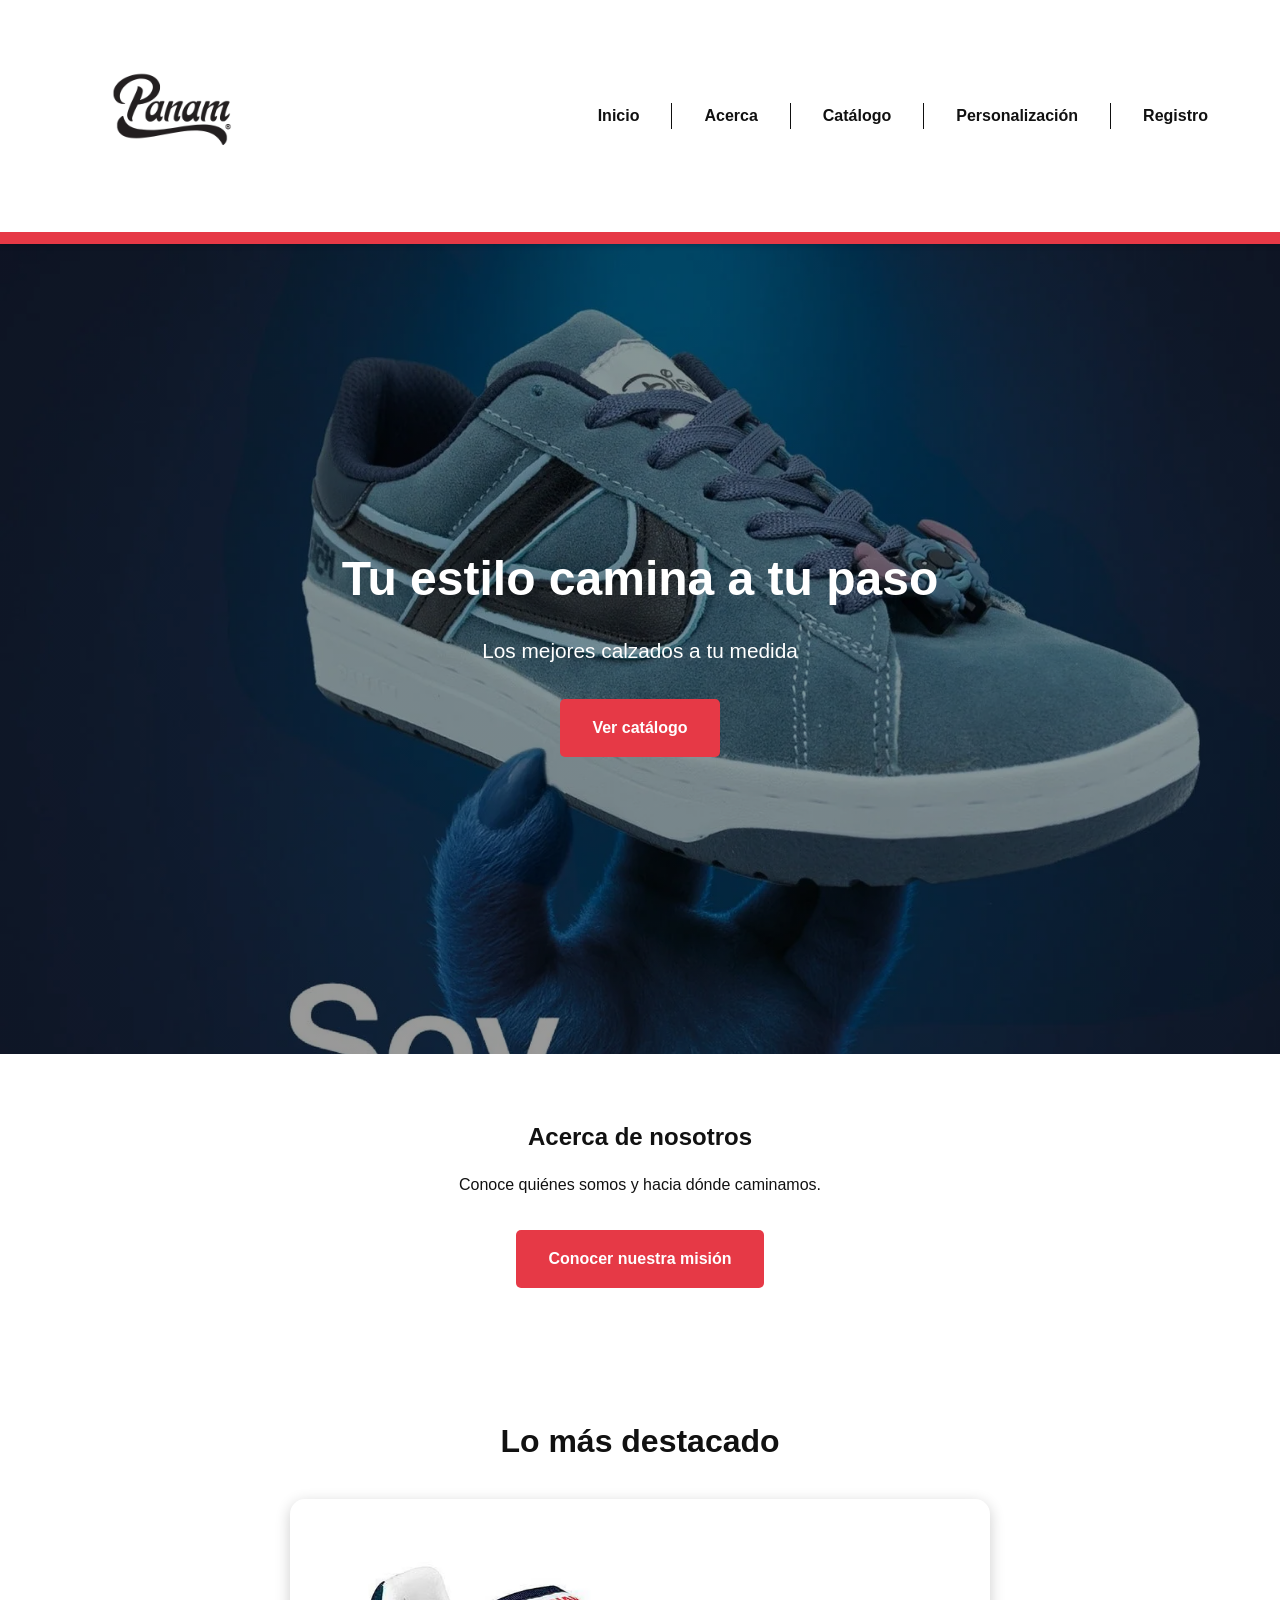
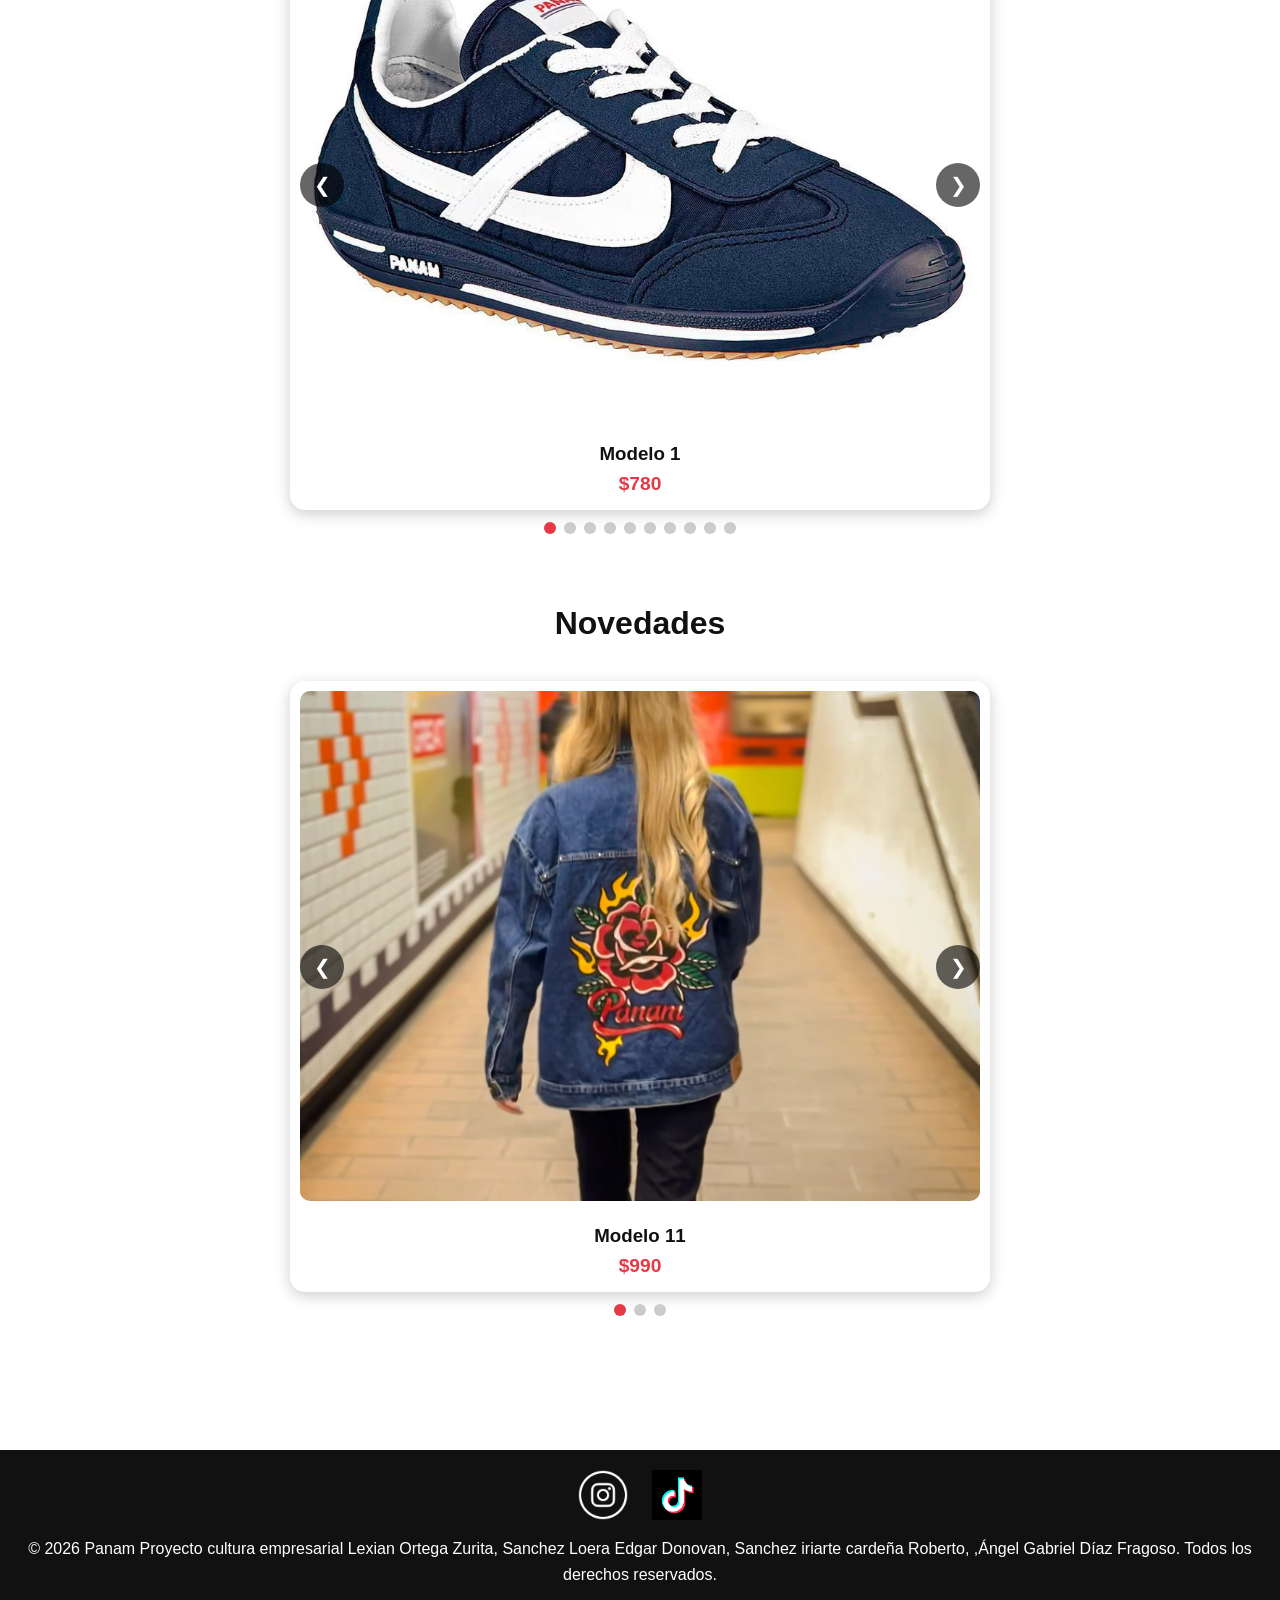
==== commit 6fb65ea8: "Add files via upload" ====
--- a/index.html
+++ b/index.html
@@ -176,7 +176,10 @@
                 <img src="tiktok.avif" alt="TikTok de Panam">
             </a>
         </div>
-        <p>&copy; 2026 Panam Proyecto cultura empresarial Lexian Ortega Zurita. Todos los derechos reservados.</p>
+        <p>&copy; 2026 Panam Proyecto cultura empresarial Lexian Ortega Zurita,
+          Sanchez Loera Edgar Donovan,
+Sanchez iriarte cardeña Roberto,
+ ,Ángel Gabriel Díaz Fragoso. Todos los derechos reservados.</p>
     </footer>
 
 <script>
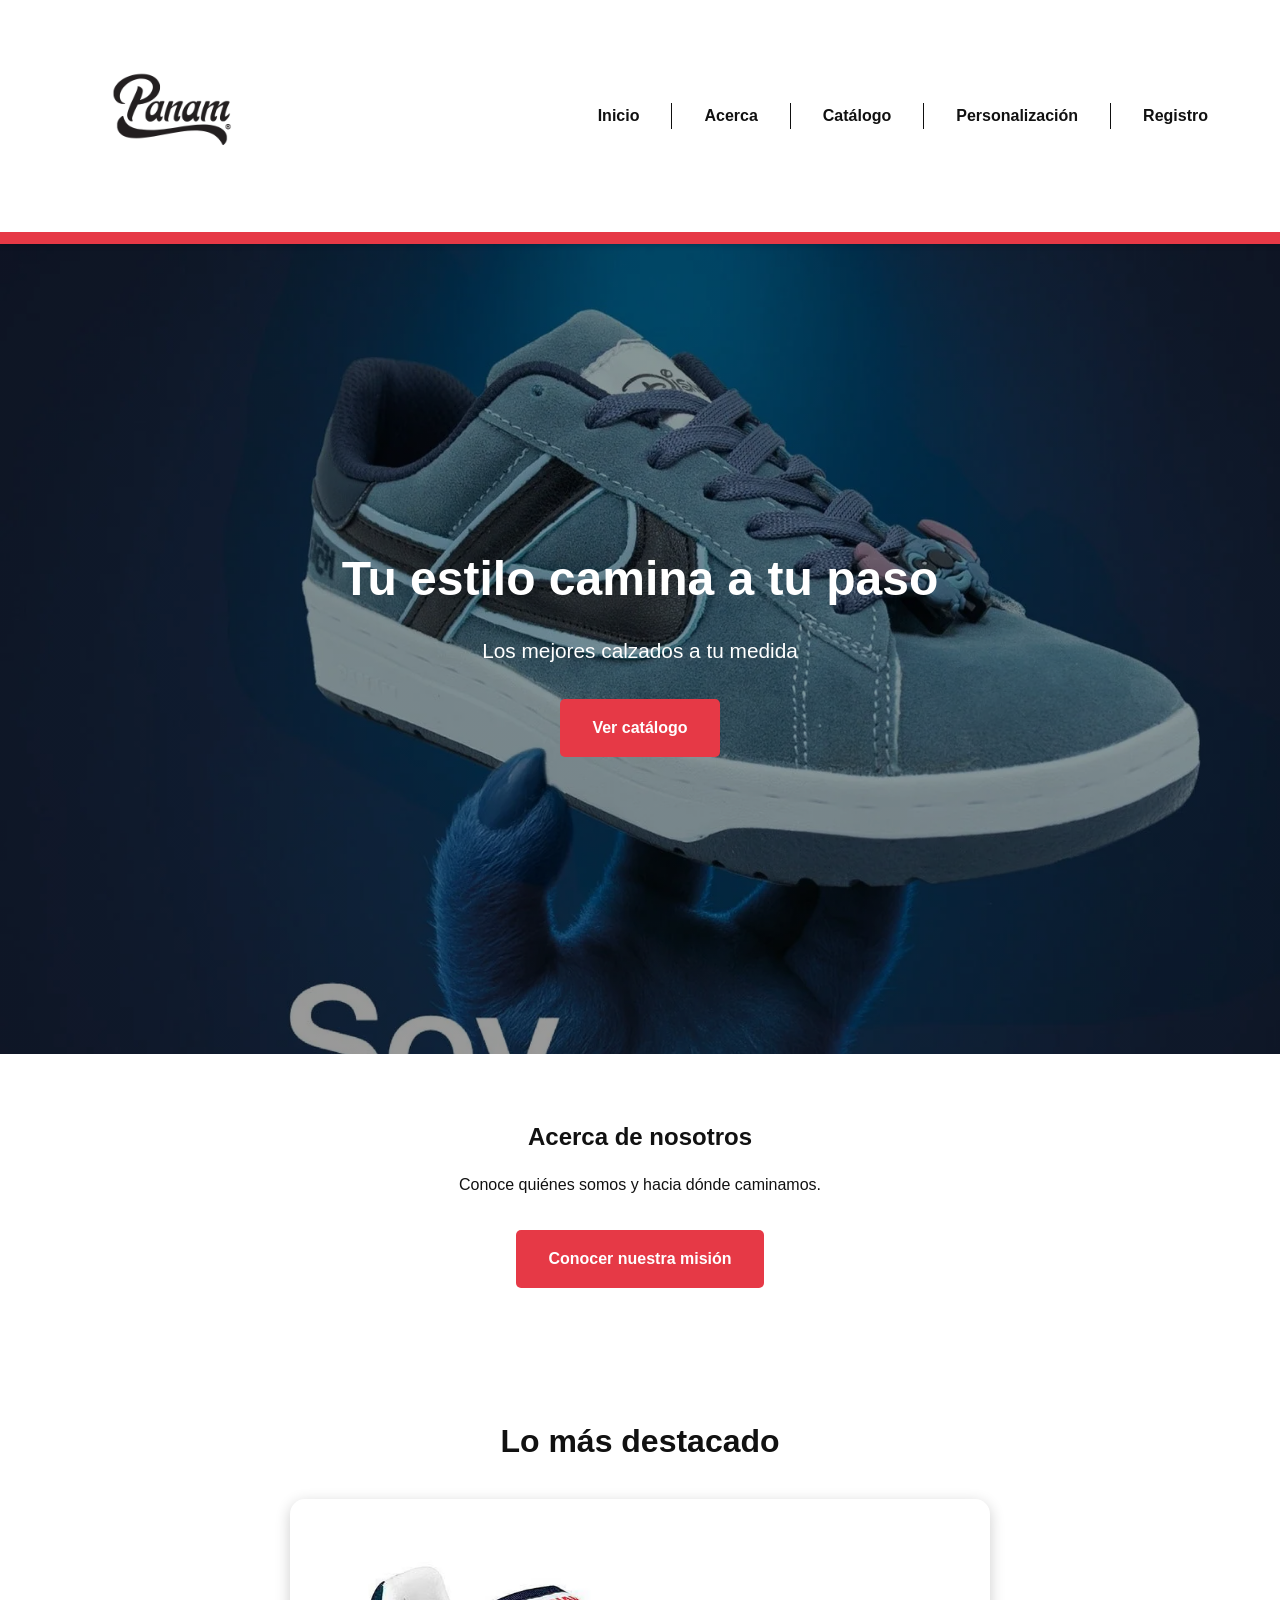
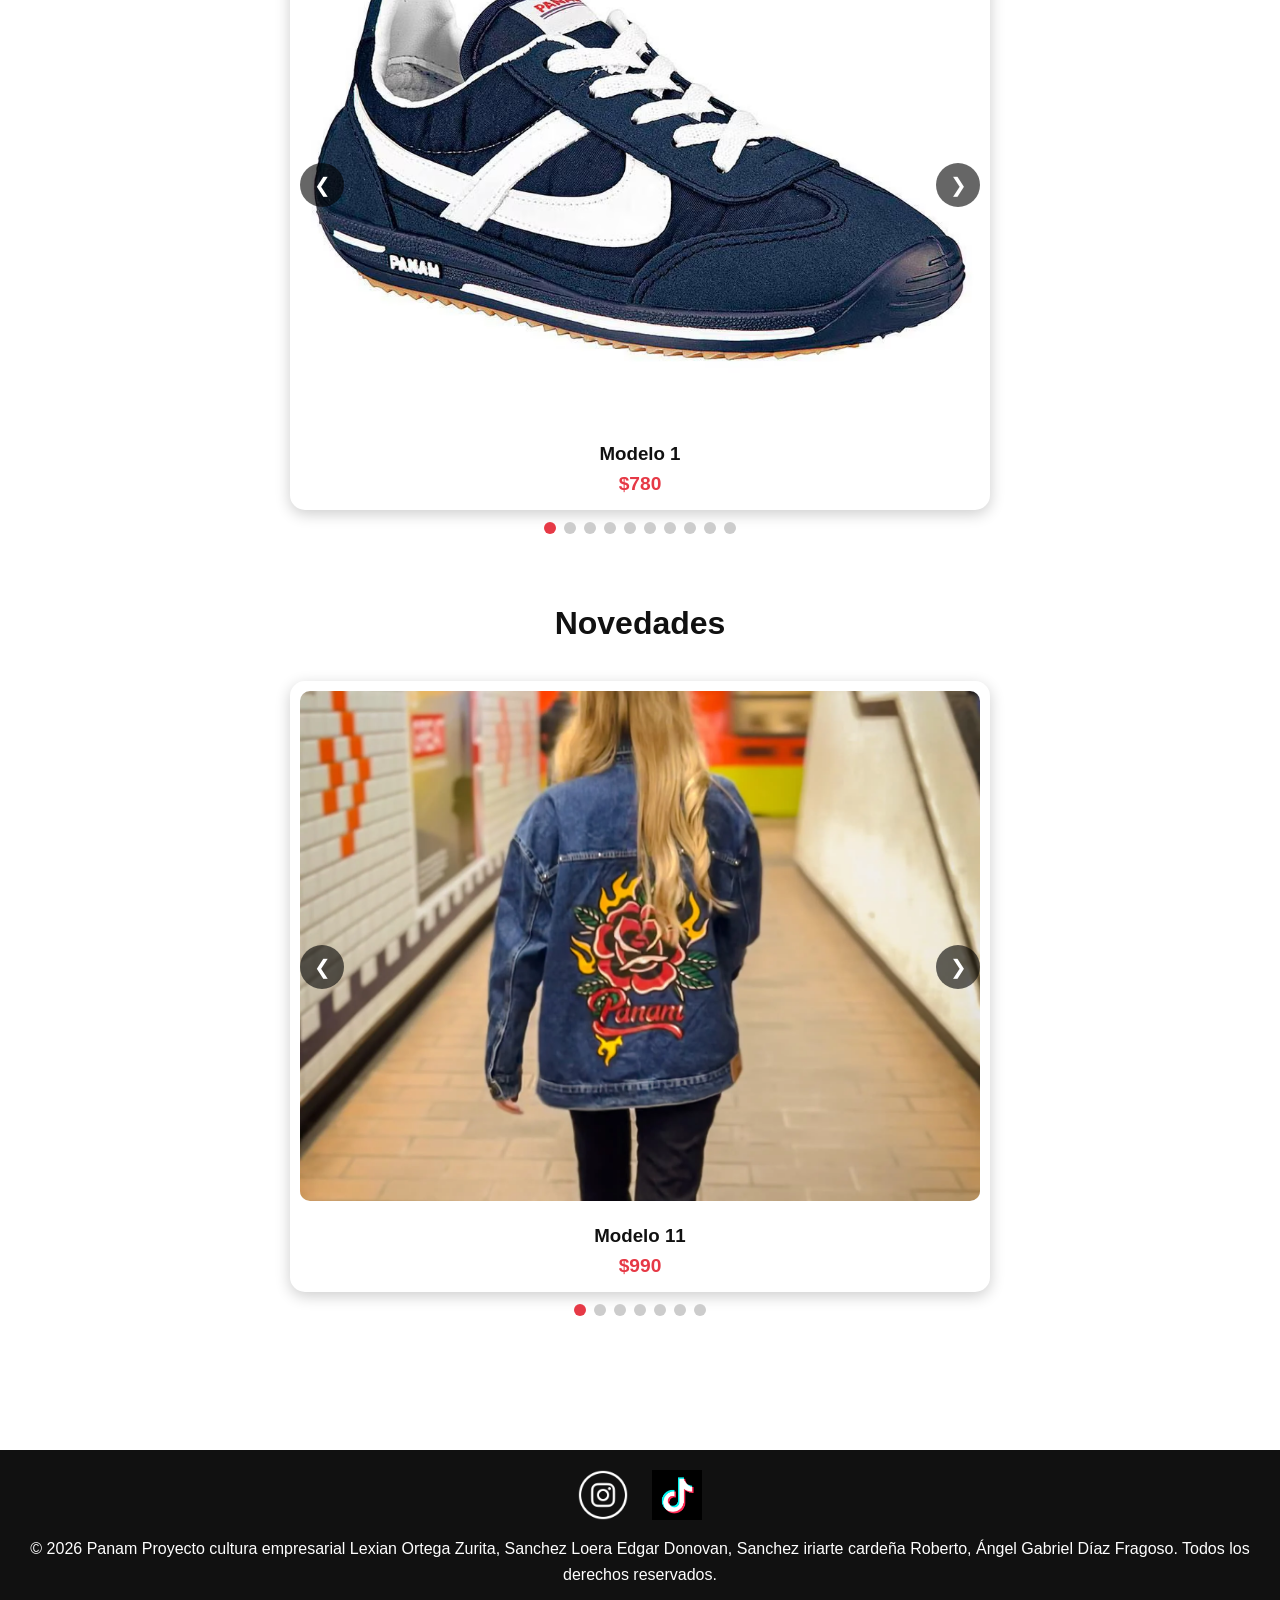
==== commit c1cded48: "Add files via upload" ====
--- a/index.html
+++ b/index.html
@@ -119,6 +119,7 @@
                                 <img src="tenis9.webp" alt="Tenis modelo 9">
                                 <h3>Modelo 9</h3>
                                 <p class="precio">$1452</p>
+                                
                             </a>
                         </div>
                     </div>
@@ -137,33 +138,63 @@
                 <div class="carousel-viewport">
                     <div class="carousel-track">
                         <div class="carousel-slide catalogo-card">
-                            <a class="card-link" href="https://panam.com.mx/collections/lo-mas-nuevo" target="_blank" rel="noopener">
+                            <a class="card-link" href="catalogo.html" target="_blank" rel="noopener">
                                 <img src="ropa3.webp" alt="Modelo 11">
                                 <h3>Modelo 11</h3>
                                 <p class="precio">$990</p>
                             </a>
                         </div>
                         <div class="carousel-slide catalogo-card">
-                            <a class="card-link" href="https://panam.com.mx/collections/lo-mas-nuevo" target="_blank" rel="noopener">
+                            <a class="card-link" href="catalogo.html" target="_blank" rel="noopener">
                                 <img src="ropa5.webp" alt="Modelo 12">
                                 <h3>Modelo 12</h3>
                                 <p class="precio">$1100</p>
                             </a>
                         </div>
                         <div class="carousel-slide catalogo-card">
-                            <a class="card-link" href="https://panam.com.mx/collections/lo-mas-nuevo" target="_blank" rel="noopener">
+                            <a class="card-link" href="catalogo.html" target="_blank" rel="noopener">
                                 <img src="ropa6.jpg" alt="Modelo 13">
                                 <h3>Modelo 13</h3>
                                 <p class="precio">$1250</p>
                             </a>
                         </div>
-                    </div>
-                </div>
+                        
+
+                   <div class="carousel-slide catalogo-card">
+                            <a class="card-link" href="catalogo.html" target="_blank" rel="noopener">
+                                <img src="tenis19.webp" alt="Tenis modelo 19">
+                                <h3>Modelo 19</h3>
+                                <p class="precio">$1052</p>
+                            </a>
+                        </div>
+                        <div class="carousel-slide catalogo-card">
+                            <a class="card-link" href="catalogo.html" target="_blank" rel="noopener">
+                                <img src="tenis20.webp" alt="Tenis modelo 20">
+                                <h3>Modelo 20</h3>
+                                <p class="precio">$1202</p>
+                            </a>
+                        </div>
+                        <div class="carousel-slide catalogo-card">
+                            <a class="card-link" href="catalogo.html" target="_blank" rel="noopener">
+                                <img src="tenis21.jpg" alt="Tenis modelo 21">
+                                <h3>Modelo 21</h3>
+                                <p class="precio">$1200</p>
+                            </a>
+                        </div>
+                        <div class="carousel-slide catalogo-card">
+                            <a class="card-link" href="catalogo.html" target="_blank" rel="noopener">
+                                <img src="tenis22.webp" alt="Tenis modelo 22">
+                                <h3>Modelo 22</h3>
+                                <p class="precio">$1000</p>
+                            </a>
+                        </div>
+                    </div> 
+                </div> 
 
                 <button class="carousel-btn next" aria-label="Siguiente">&#10095;</button>
 
                 <div class="carousel-dots"></div>
-            </div>
+            </div> 
         </section>
     </main>
 
@@ -179,7 +210,7 @@
         <p>&copy; 2026 Panam Proyecto cultura empresarial Lexian Ortega Zurita,
           Sanchez Loera Edgar Donovan,
 Sanchez iriarte cardeña Roberto,
- ,Ángel Gabriel Díaz Fragoso. Todos los derechos reservados.</p>
+ Ángel Gabriel Díaz Fragoso. Todos los derechos reservados.</p>
     </footer>
 
 <script>
--- a/styles.css
+++ b/styles.css
@@ -399,4 +399,4 @@
 .mensaje-registro.error {
     background: #ffebee;
     color: #b71c1c;
-}+}
